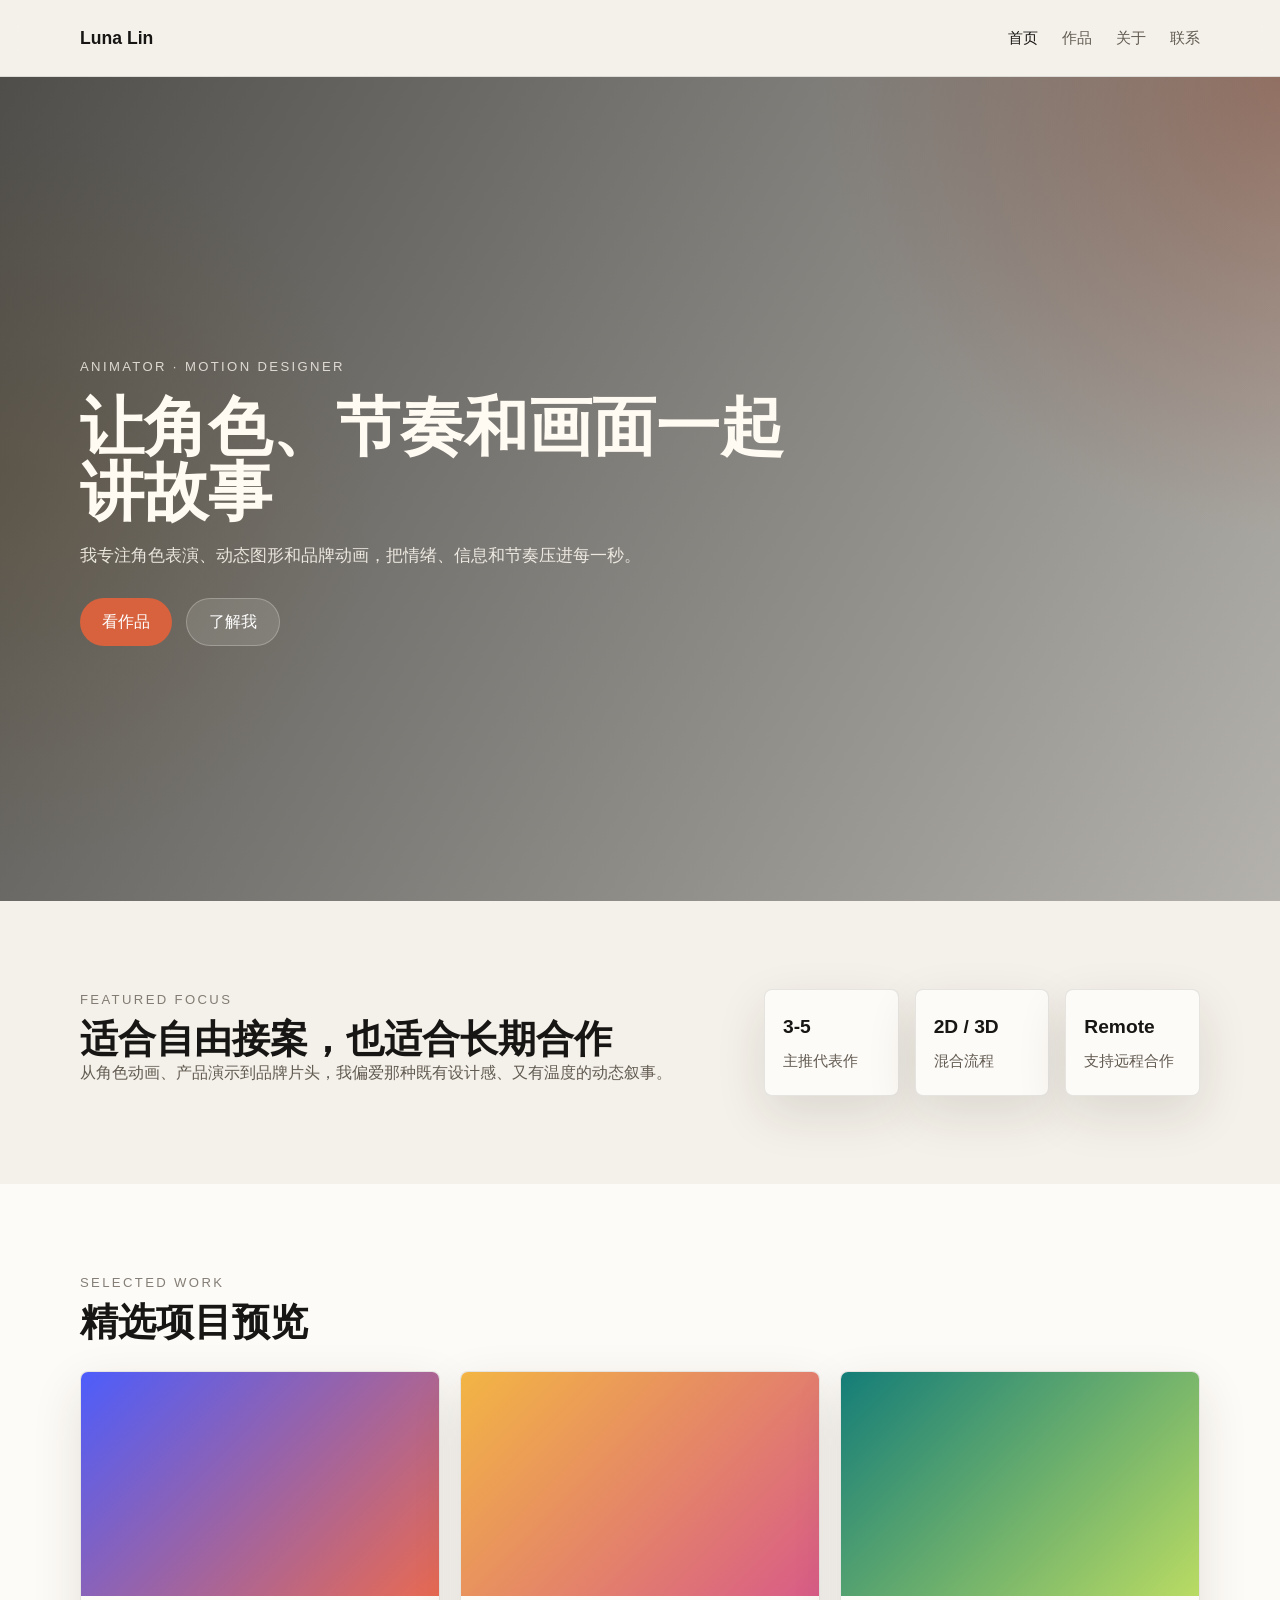
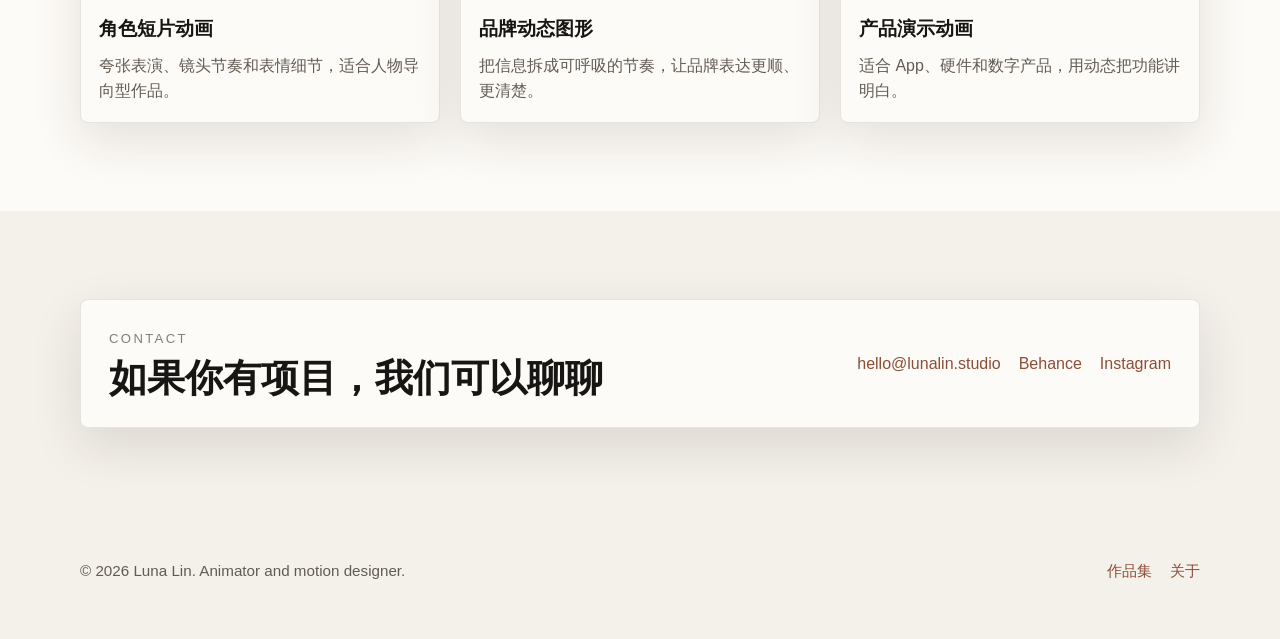
==== index.html @ ed962327 "Add files via upload" ====
<!DOCTYPE html>
<html lang="zh-CN">
<head>
    <meta charset="UTF-8" />
    <meta name="viewport" content="width=device-width, initial-scale=1.0" />
    <meta
        name="description"
        content="Luna Lin 动画师个人网站，展示角色动画、动态图形与视觉叙事作品。"
    />
    <title>Luna Lin | 动画师作品网站</title>
    <link rel="stylesheet" href="style.css" />
</head>
<body data-page="home">
    <header class="site-header">
        <nav class="nav">
            <a class="brand" href="index.html" aria-label="回到首页">Luna Lin</a>
            <button class="menu-toggle" type="button" aria-expanded="false" aria-controls="nav-links">
                <span></span>
                <span></span>
            </button>
            <div class="nav-links" id="nav-links">
                <a href="index.html">首页</a>
                <a href="works.html">作品</a>
                <a href="about.html">关于</a>
                <a href="#contact">联系</a>
            </div>
        </nav>
    </header>

    <main>
        <section class="hero">
            <div class="hero-media">
                <div class="hero-overlay"></div>
                <video class="hero-video" autoplay muted loop playsinline poster="assets/images/hero-poster.svg">
                    <source src="assets/videos/your-best-work.mp4" type="video/mp4" />
                </video>
            </div>
            <div class="hero-content container reveal">
                <p class="eyebrow">Animator · Motion Designer</p>
                <h1>让角色、节奏和画面一起讲故事</h1>
                <p class="hero-description">
                    我专注角色表演、动态图形和品牌动画，把情绪、信息和节奏压进每一秒。
                </p>
                <div class="hero-actions">
                    <a class="button primary" href="works.html">看作品</a>
                    <a class="button secondary" href="about.html">了解我</a>
                </div>
            </div>
        </section>

        <section class="section">
            <div class="container intro-grid">
                <div class="section-copy reveal">
                    <p class="eyebrow">Featured Focus</p>
                    <h2>适合自由接案，也适合长期合作</h2>
                    <p>
                        从角色动画、产品演示到品牌片头，我偏爱那种既有设计感、又有温度的动态叙事。
                    </p>
                </div>
                <div class="stats reveal">
                    <div class="stat">
                        <strong>3-5</strong>
                        <span>主推代表作</span>
                    </div>
                    <div class="stat">
                        <strong>2D / 3D</strong>
                        <span>混合流程</span>
                    </div>
                    <div class="stat">
                        <strong>Remote</strong>
                        <span>支持远程合作</span>
                    </div>
                </div>
            </div>
        </section>

        <section class="section surface">
            <div class="container">
                <div class="section-heading reveal">
                    <p class="eyebrow">Selected Work</p>
                    <h2>精选项目预览</h2>
                </div>
                <div class="featured-grid">
                    <article class="featured-item reveal">
                        <div class="featured-visual gradient-one"></div>
                        <div class="featured-copy">
                            <h3>角色短片动画</h3>
                            <p>夸张表演、镜头节奏和表情细节，适合人物导向型作品。</p>
                        </div>
                    </article>
                    <article class="featured-item reveal">
                        <div class="featured-visual gradient-two"></div>
                        <div class="featured-copy">
                            <h3>品牌动态图形</h3>
                            <p>把信息拆成可呼吸的节奏，让品牌表达更顺、更清楚。</p>
                        </div>
                    </article>
                    <article class="featured-item reveal">
                        <div class="featured-visual gradient-three"></div>
                        <div class="featured-copy">
                            <h3>产品演示动画</h3>
                            <p>适合 App、硬件和数字产品，用动态把功能讲明白。</p>
                        </div>
                    </article>
                </div>
            </div>
        </section>

        <section class="section" id="contact">
            <div class="container contact-band reveal">
                <div>
                    <p class="eyebrow">Contact</p>
                    <h2>如果你有项目，我们可以聊聊</h2>
                </div>
                <div class="contact-links">
                    <a href="mailto:hello@lunalin.studio">hello@lunalin.studio</a>
                    <a href="https://www.behance.net/" target="_blank" rel="noreferrer">Behance</a>
                    <a href="https://www.instagram.com/" target="_blank" rel="noreferrer">Instagram</a>
                </div>
            </div>
        </section>
    </main>

    <footer class="site-footer">
        <div class="container footer-inner">
            <p>© 2026 Luna Lin. Animator and motion designer.</p>
            <div class="footer-links">
                <a href="works.html">作品集</a>
                <a href="about.html">关于</a>
            </div>
        </div>
    </footer>

    <script src="script.js"></script>
</body>
</html>
---- style.css ----
:root {
    --bg: #f4f1ea;
    --surface: #fdfbf7;
    --surface-strong: #efe7d7;
    --text: #181614;
    --muted: #625b52;
    --line: rgba(24, 22, 20, 0.1);
    --accent: #d7623d;
    --accent-deep: #8d4d37;
    --shadow: 0 18px 50px rgba(48, 35, 24, 0.12);
    --radius: 8px;
    --container: 1120px;
}

* {
    box-sizing: border-box;
}

html {
    scroll-behavior: smooth;
}

body {
    margin: 0;
    font-family: "Segoe UI", "PingFang SC", "Microsoft YaHei", sans-serif;
    color: var(--text);
    background: var(--bg);
    line-height: 1.6;
}

a {
    color: inherit;
}

img,
video {
    display: block;
    max-width: 100%;
}

button {
    font: inherit;
}

.container {
    width: min(calc(100% - 40px), var(--container));
    margin: 0 auto;
}

.site-header {
    position: sticky;
    top: 0;
    z-index: 20;
    backdrop-filter: blur(14px);
    background: rgba(244, 241, 234, 0.86);
    border-bottom: 1px solid var(--line);
}

.nav {
    width: min(calc(100% - 40px), var(--container));
    margin: 0 auto;
    min-height: 76px;
    display: flex;
    align-items: center;
    justify-content: space-between;
    gap: 24px;
}

.brand {
    text-decoration: none;
    font-size: 1.1rem;
    font-weight: 700;
}

.nav-links {
    display: flex;
    align-items: center;
    gap: 24px;
}

.nav-links a {
    text-decoration: none;
    color: var(--muted);
    font-size: 0.95rem;
    transition: color 0.2s ease;
}

.nav-links a:hover,
.nav-links a.active {
    color: var(--text);
}

.menu-toggle {
    display: none;
    width: 44px;
    height: 44px;
    border: 1px solid var(--line);
    border-radius: 8px;
    background: rgba(253, 251, 247, 0.7);
    align-items: center;
    justify-content: center;
    flex-direction: column;
    gap: 6px;
    cursor: pointer;
}

.menu-toggle span {
    width: 18px;
    height: 2px;
    background: var(--text);
}

.hero {
    position: relative;
    min-height: calc(100vh - 76px);
    display: grid;
    align-items: stretch;
}

.hero-media,
.hero-overlay,
.hero-video {
    position: absolute;
    inset: 0;
}

.hero-video {
    width: 100%;
    height: 100%;
    object-fit: cover;
}

.hero-overlay {
    background:
        linear-gradient(120deg, rgba(16, 15, 13, 0.72), rgba(16, 15, 13, 0.28)),
        radial-gradient(circle at top right, rgba(215, 98, 61, 0.45), transparent 30%),
        radial-gradient(circle at left center, rgba(240, 183, 87, 0.28), transparent 28%);
    z-index: 1;
}

.hero-content {
    position: relative;
    z-index: 2;
    display: grid;
    align-content: center;
    gap: 18px;
    padding-block: 96px 72px;
    color: #fffaf2;
}

.eyebrow {
    margin: 0;
    font-size: 0.82rem;
    text-transform: uppercase;
    letter-spacing: 0.18em;
    color: inherit;
    opacity: 0.78;
}

.hero h1,
.page-hero h1 {
    margin: 0;
    max-width: 720px;
    font-size: clamp(2.8rem, 5vw, 5.3rem);
    line-height: 1.02;
}

.hero-description,
.page-hero p,
.section-copy p,
.featured-copy p,
.work-meta p,
.about-copy p,
.timeline-item p {
    margin: 0;
    max-width: 650px;
    color: inherit;
}

.hero-description {
    font-size: 1.05rem;
    color: rgba(255, 250, 242, 0.86);
}

.hero-actions {
    display: flex;
    flex-wrap: wrap;
    gap: 14px;
    padding-top: 10px;
}

.button {
    min-height: 48px;
    padding: 0 22px;
    border-radius: 999px;
    display: inline-flex;
    align-items: center;
    justify-content: center;
    text-decoration: none;
    transition: transform 0.2s ease, background 0.2s ease, color 0.2s ease;
}

.button:hover {
    transform: translateY(-1px);
}

.button.primary {
    background: var(--accent);
    color: white;
}

.button.secondary {
    background: rgba(255, 250, 242, 0.12);
    color: white;
    border: 1px solid rgba(255, 250, 242, 0.25);
}

.section {
    padding: 88px 0;
}

.surface {
    background: var(--surface);
}

.intro-grid,
.about-layout,
.contact-band {
    display: grid;
    gap: 30px;
}

.intro-grid {
    grid-template-columns: 1.2fr 0.8fr;
    align-items: start;
}

.section-copy h2,
.section-heading h2,
.contact-band h2,
.about-copy h2 {
    margin: 8px 0 0;
    font-size: clamp(1.8rem, 3vw, 3rem);
    line-height: 1.1;
}

.section-copy p,
.section-heading p,
.about-copy p,
.contact-band p {
    color: var(--muted);
}

.stats {
    display: grid;
    grid-template-columns: repeat(3, minmax(0, 1fr));
    gap: 16px;
}

.stat,
.featured-item,
.work-card,
.about-panel,
.contact-band {
    background: var(--surface);
    border: 1px solid var(--line);
    border-radius: var(--radius);
    box-shadow: var(--shadow);
}

.stat {
    padding: 22px 18px;
}

.stat strong {
    display: block;
    font-size: 1.2rem;
}

.stat span {
    display: block;
    margin-top: 6px;
    color: var(--muted);
    font-size: 0.95rem;
}

.section-heading {
    margin-bottom: 28px;
}

.featured-grid {
    display: grid;
    grid-template-columns: repeat(3, minmax(0, 1fr));
    gap: 20px;
}

.featured-item {
    overflow: hidden;
}

.featured-visual {
    aspect-ratio: 16 / 10;
}

.gradient-one {
    background: linear-gradient(135deg, #4d5dfb, #e86a52);
}

.gradient-two {
    background: linear-gradient(135deg, #f3b544, #d85c87);
}

.gradient-three {
    background: linear-gradient(135deg, #147d78, #b9db63);
}

.featured-copy,
.work-meta {
    padding: 18px;
}

.featured-copy h3,
.work-meta h2 {
    margin: 0 0 8px;
    font-size: 1.2rem;
}

.featured-copy p,
.work-meta p {
    color: var(--muted);
}

.contact-band {
    padding: 28px;
    grid-template-columns: 1.1fr 0.9fr;
    align-items: center;
}

.contact-links {
    display: flex;
    flex-wrap: wrap;
    justify-content: flex-end;
    gap: 18px;
}

.contact-links a,
.footer-links a {
    color: var(--accent-deep);
    text-decoration: none;
}

.site-footer {
    padding: 28px 0 40px;
}

.footer-inner {
    display: flex;
    justify-content: space-between;
    gap: 18px;
    align-items: center;
    color: var(--muted);
    font-size: 0.95rem;
}

.footer-links {
    display: flex;
    gap: 18px;
}

.page-main {
    padding-top: 16px;
}

.page-hero {
    padding: 64px 0 26px;
}

.page-hero p {
    color: var(--muted);
    max-width: 760px;
}

.works-grid {
    display: grid;
    gap: 24px;
}

.work-card {
    overflow: hidden;
}

.work-media {
    aspect-ratio: 16 / 9;
    background: #ddd4c5;
}

.work-media video {
    width: 100%;
    height: 100%;
    object-fit: cover;
}

.work-type {
    font-size: 0.85rem;
    text-transform: uppercase;
    letter-spacing: 0.14em;
    color: var(--accent-deep);
}

.about-layout {
    grid-template-columns: 0.85fr 1.15fr;
    align-items: start;
}

.about-panel {
    padding: 24px;
}

.portrait {
    aspect-ratio: 1 / 1;
    border-radius: 8px;
    margin-bottom: 20px;
}

.placeholder-art {
    display: grid;
    place-items: center;
    background: linear-gradient(135deg, #e3724a, #f2be54 60%, #3d7cf6);
    color: white;
    font-size: 4rem;
    font-weight: 700;
}

.about-quickfacts {
    display: grid;
    gap: 18px;
}

.about-quickfacts strong,
.timeline-item span {
    display: block;
    margin-bottom: 4px;
}

.about-quickfacts span,
.timeline-item p {
    color: var(--muted);
}

.timeline {
    display: grid;
    gap: 16px;
    margin-top: 28px;
}

.timeline-item {
    padding-top: 16px;
    border-top: 1px solid var(--line);
}

.reveal {
    opacity: 0;
    transform: translateY(24px);
    transition: opacity 0.7s ease, transform 0.7s ease;
}

.reveal.is-visible {
    opacity: 1;
    transform: translateY(0);
}

@media (max-width: 920px) {
    .intro-grid,
    .featured-grid,
    .contact-band,
    .about-layout {
        grid-template-columns: 1fr;
    }

    .stats {
        grid-template-columns: 1fr;
    }

    .contact-links {
        justify-content: flex-start;
    }
}

@media (max-width: 720px) {
    .nav {
        min-height: 70px;
    }

    .menu-toggle {
        display: inline-flex;
    }

    .nav-links {
        position: absolute;
        top: calc(100% + 8px);
        right: 20px;
        left: 20px;
        background: rgba(253, 251, 247, 0.98);
        border: 1px solid var(--line);
        border-radius: 8px;
        box-shadow: var(--shadow);
        padding: 12px;
        display: none;
        flex-direction: column;
        align-items: flex-start;
        gap: 12px;
    }

    .nav-links.open {
        display: flex;
    }

    .hero {
        min-height: calc(100svh - 70px);
    }

    .hero-content {
        padding-block: 72px 54px;
    }

    .hero h1,
    .page-hero h1 {
        font-size: 2.4rem;
    }

    .button {
        width: 100%;
    }

    .footer-inner {
        flex-direction: column;
        align-items: flex-start;
    }
}
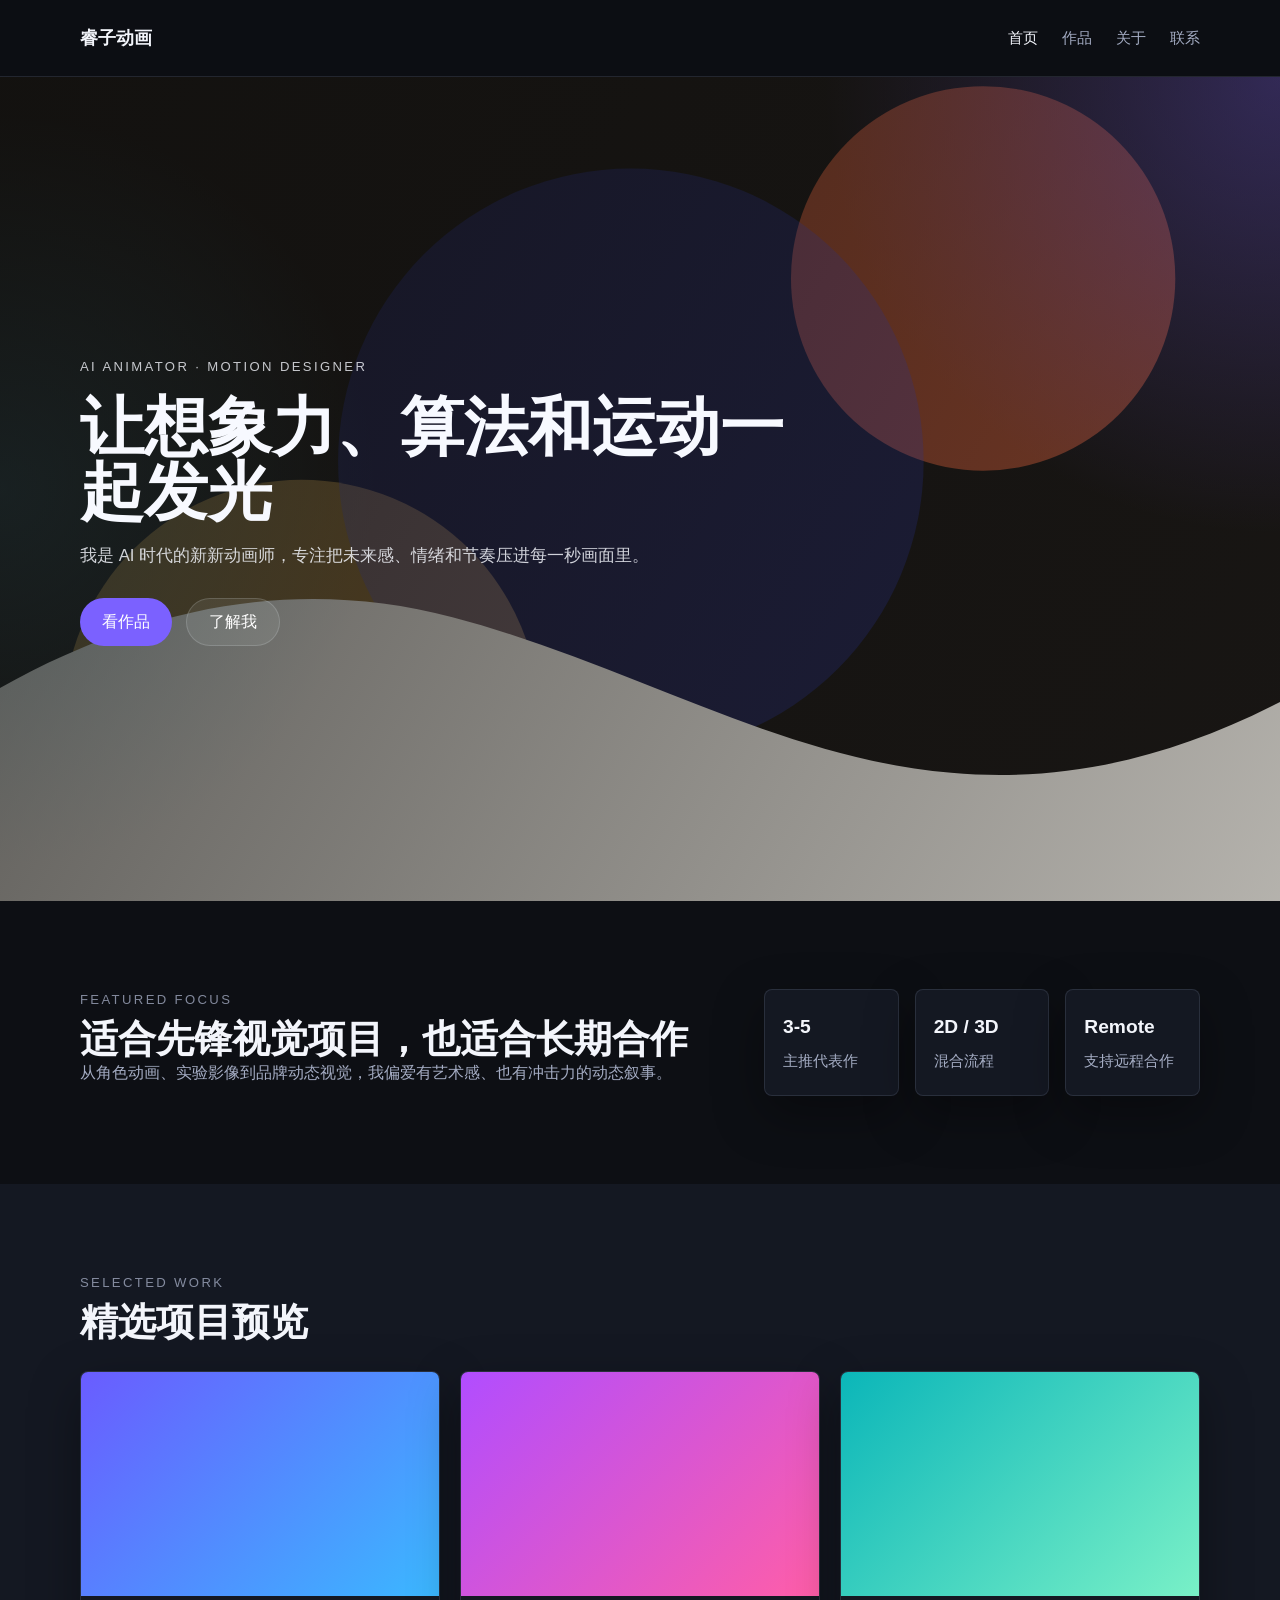
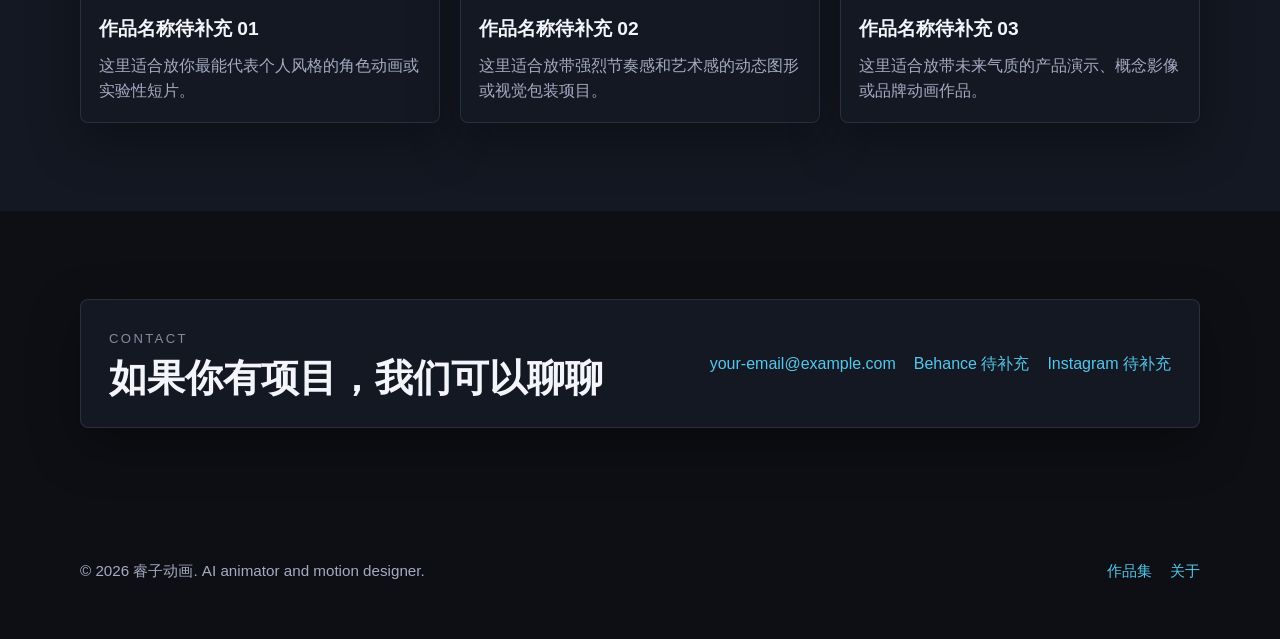
==== commit 63957232: "Add files via upload" ====
--- a/index.html
+++ b/index.html
@@ -5,15 +5,15 @@
     <meta name="viewport" content="width=device-width, initial-scale=1.0" />
     <meta
         name="description"
-        content="Luna Lin 动画师个人网站，展示角色动画、动态图形与视觉叙事作品。"
+        content="睿子动画个人网站，展示 AI 时代的角色动画、动态图形与视觉叙事作品。"
     />
-    <title>Luna Lin | 动画师作品网站</title>
+    <title>睿子动画 | 动画师作品网站</title>
     <link rel="stylesheet" href="style.css" />
 </head>
 <body data-page="home">
     <header class="site-header">
         <nav class="nav">
-            <a class="brand" href="index.html" aria-label="回到首页">Luna Lin</a>
+            <a class="brand" href="index.html" aria-label="回到首页">睿子动画</a>
             <button class="menu-toggle" type="button" aria-expanded="false" aria-controls="nav-links">
                 <span></span>
                 <span></span>
@@ -36,10 +36,10 @@
                 </video>
             </div>
             <div class="hero-content container reveal">
-                <p class="eyebrow">Animator · Motion Designer</p>
-                <h1>让角色、节奏和画面一起讲故事</h1>
+                <p class="eyebrow">AI Animator · Motion Designer</p>
+                <h1>让想象力、算法和运动一起发光</h1>
                 <p class="hero-description">
-                    我专注角色表演、动态图形和品牌动画，把情绪、信息和节奏压进每一秒。
+                    我是 AI 时代的新新动画师，专注把未来感、情绪和节奏压进每一秒画面里。
                 </p>
                 <div class="hero-actions">
                     <a class="button primary" href="works.html">看作品</a>
@@ -52,9 +52,9 @@
             <div class="container intro-grid">
                 <div class="section-copy reveal">
                     <p class="eyebrow">Featured Focus</p>
-                    <h2>适合自由接案，也适合长期合作</h2>
+                    <h2>适合先锋视觉项目，也适合长期合作</h2>
                     <p>
-                        从角色动画、产品演示到品牌片头，我偏爱那种既有设计感、又有温度的动态叙事。
+                        从角色动画、实验影像到品牌动态视觉，我偏爱有艺术感、也有冲击力的动态叙事。
                     </p>
                 </div>
                 <div class="stats reveal">
@@ -84,22 +84,22 @@
                     <article class="featured-item reveal">
                         <div class="featured-visual gradient-one"></div>
                         <div class="featured-copy">
-                            <h3>角色短片动画</h3>
-                            <p>夸张表演、镜头节奏和表情细节，适合人物导向型作品。</p>
+                            <h3>作品名称待补充 01</h3>
+                            <p>这里适合放你最能代表个人风格的角色动画或实验性短片。</p>
                         </div>
                     </article>
                     <article class="featured-item reveal">
                         <div class="featured-visual gradient-two"></div>
                         <div class="featured-copy">
-                            <h3>品牌动态图形</h3>
-                            <p>把信息拆成可呼吸的节奏，让品牌表达更顺、更清楚。</p>
+                            <h3>作品名称待补充 02</h3>
+                            <p>这里适合放带强烈节奏感和艺术感的动态图形或视觉包装项目。</p>
                         </div>
                     </article>
                     <article class="featured-item reveal">
                         <div class="featured-visual gradient-three"></div>
                         <div class="featured-copy">
-                            <h3>产品演示动画</h3>
-                            <p>适合 App、硬件和数字产品，用动态把功能讲明白。</p>
+                            <h3>作品名称待补充 03</h3>
+                            <p>这里适合放带未来气质的产品演示、概念影像或品牌动画作品。</p>
                         </div>
                     </article>
                 </div>
@@ -113,9 +113,9 @@
                     <h2>如果你有项目，我们可以聊聊</h2>
                 </div>
                 <div class="contact-links">
-                    <a href="mailto:hello@lunalin.studio">hello@lunalin.studio</a>
-                    <a href="https://www.behance.net/" target="_blank" rel="noreferrer">Behance</a>
-                    <a href="https://www.instagram.com/" target="_blank" rel="noreferrer">Instagram</a>
+                    <a href="mailto:your-email@example.com">your-email@example.com</a>
+                    <a href="https://www.behance.net/" target="_blank" rel="noreferrer">Behance 待补充</a>
+                    <a href="https://www.instagram.com/" target="_blank" rel="noreferrer">Instagram 待补充</a>
                 </div>
             </div>
         </section>
@@ -123,7 +123,7 @@
 
     <footer class="site-footer">
         <div class="container footer-inner">
-            <p>© 2026 Luna Lin. Animator and motion designer.</p>
+            <p>© 2026 睿子动画. AI animator and motion designer.</p>
             <div class="footer-links">
                 <a href="works.html">作品集</a>
                 <a href="about.html">关于</a>
--- a/style.css
+++ b/style.css
@@ -1,13 +1,13 @@
 :root {
-    --bg: #f4f1ea;
-    --surface: #fdfbf7;
-    --surface-strong: #efe7d7;
-    --text: #181614;
-    --muted: #625b52;
-    --line: rgba(24, 22, 20, 0.1);
-    --accent: #d7623d;
-    --accent-deep: #8d4d37;
-    --shadow: 0 18px 50px rgba(48, 35, 24, 0.12);
+    --bg: #0d0f14;
+    --surface: #141822;
+    --surface-strong: #1b2130;
+    --text: #f3f5fb;
+    --muted: #a4acc3;
+    --line: rgba(169, 182, 220, 0.14);
+    --accent: #7b61ff;
+    --accent-deep: #54c7ec;
+    --shadow: 0 18px 50px rgba(0, 0, 0, 0.34);
     --radius: 8px;
     --container: 1120px;
 }
@@ -52,7 +52,7 @@
     top: 0;
     z-index: 20;
     backdrop-filter: blur(14px);
-    background: rgba(244, 241, 234, 0.86);
+    background: rgba(13, 15, 20, 0.82);
     border-bottom: 1px solid var(--line);
 }
 
@@ -96,7 +96,7 @@
     height: 44px;
     border: 1px solid var(--line);
     border-radius: 8px;
-    background: rgba(253, 251, 247, 0.7);
+    background: rgba(20, 24, 34, 0.78);
     align-items: center;
     justify-content: center;
     flex-direction: column;
@@ -133,8 +133,8 @@
 .hero-overlay {
     background:
         linear-gradient(120deg, rgba(16, 15, 13, 0.72), rgba(16, 15, 13, 0.28)),
-        radial-gradient(circle at top right, rgba(215, 98, 61, 0.45), transparent 30%),
-        radial-gradient(circle at left center, rgba(240, 183, 87, 0.28), transparent 28%);
+        radial-gradient(circle at top right, rgba(123, 97, 255, 0.48), transparent 30%),
+        radial-gradient(circle at left center, rgba(84, 199, 236, 0.24), transparent 28%);
     z-index: 1;
 }
 
@@ -145,7 +145,7 @@
     align-content: center;
     gap: 18px;
     padding-block: 96px 72px;
-    color: #fffaf2;
+    color: #f7f9ff;
 }
 
 .eyebrow {
@@ -179,7 +179,7 @@
 
 .hero-description {
     font-size: 1.05rem;
-    color: rgba(255, 250, 242, 0.86);
+    color: rgba(243, 245, 251, 0.84);
 }
 
 .hero-actions {
@@ -210,9 +210,9 @@
 }
 
 .button.secondary {
-    background: rgba(255, 250, 242, 0.12);
+    background: rgba(243, 245, 251, 0.08);
     color: white;
-    border: 1px solid rgba(255, 250, 242, 0.25);
+    border: 1px solid rgba(243, 245, 251, 0.16);
 }
 
 .section {
@@ -303,15 +303,15 @@
 }
 
 .gradient-one {
-    background: linear-gradient(135deg, #4d5dfb, #e86a52);
+    background: linear-gradient(135deg, #6a5cff, #3bb8ff);
 }
 
 .gradient-two {
-    background: linear-gradient(135deg, #f3b544, #d85c87);
+    background: linear-gradient(135deg, #b14dff, #ff5ea8);
 }
 
 .gradient-three {
-    background: linear-gradient(135deg, #147d78, #b9db63);
+    background: linear-gradient(135deg, #0bb6b9, #79f0c7);
 }
 
 .featured-copy,
@@ -391,7 +391,7 @@
 
 .work-media {
     aspect-ratio: 16 / 9;
-    background: #ddd4c5;
+    background: #171d2b;
 }
 
 .work-media video {
@@ -425,7 +425,7 @@
 .placeholder-art {
     display: grid;
     place-items: center;
-    background: linear-gradient(135deg, #e3724a, #f2be54 60%, #3d7cf6);
+    background: linear-gradient(135deg, #7b61ff, #54c7ec 60%, #ff5ea8);
     color: white;
     font-size: 4rem;
     font-weight: 700;
@@ -500,7 +500,7 @@
         top: calc(100% + 8px);
         right: 20px;
         left: 20px;
-        background: rgba(253, 251, 247, 0.98);
+        background: rgba(20, 24, 34, 0.98);
         border: 1px solid var(--line);
         border-radius: 8px;
         box-shadow: var(--shadow);
